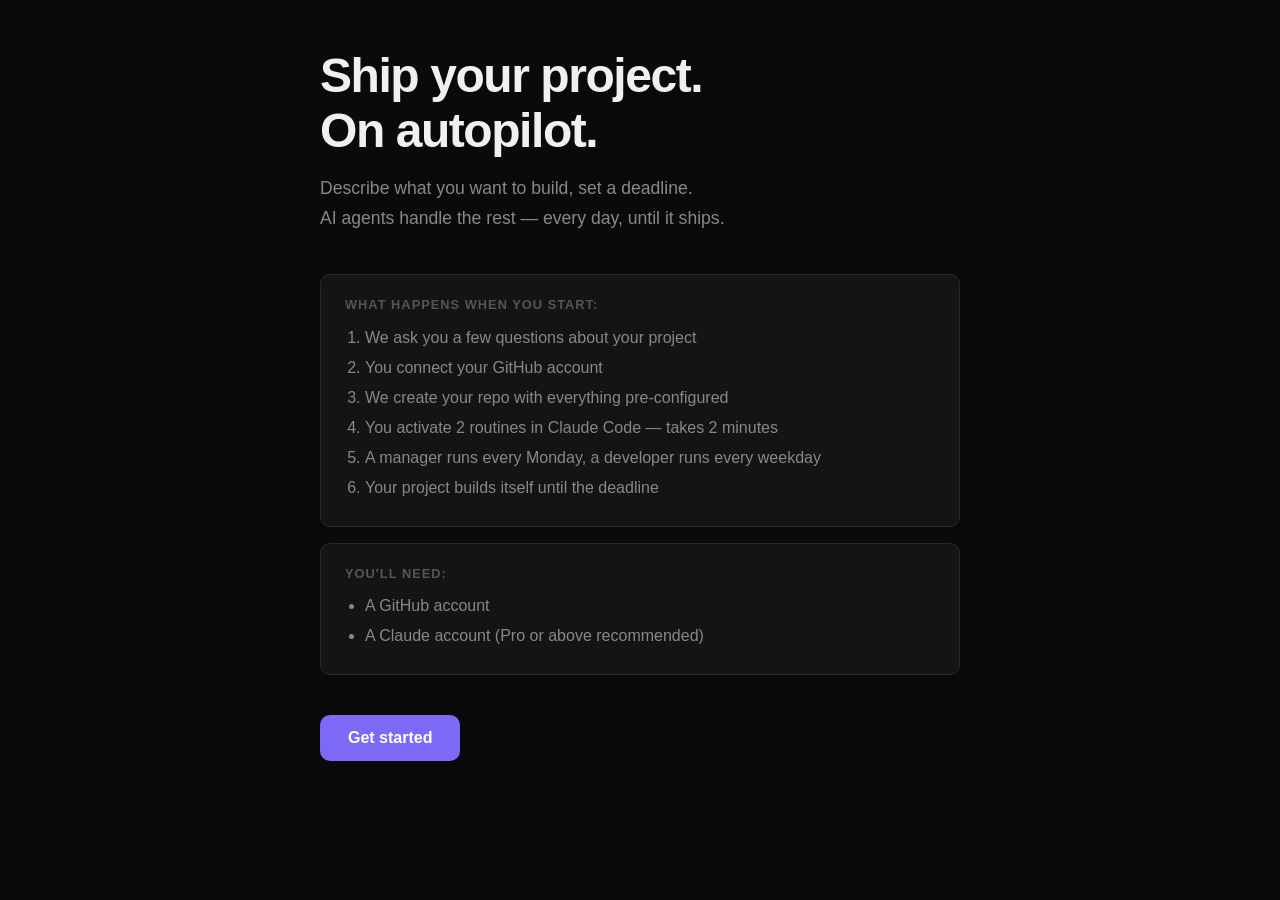
==== src/index.html @ 11cef5ae "feat: initial scaffolding — agents, memory, web app - 4 Claude Code agents (manager, coder, reviewer" ====
<!DOCTYPE html>
<html lang="en">
<head>
  <meta charset="UTF-8" />
  <meta name="viewport" content="width=device-width, initial-scale=1.0" />
  <title>Project Launcher</title>
  <link rel="stylesheet" href="styles/main.css" />
</head>
<body>

  <!-- Step 1: Landing -->
  <section id="step-landing" class="step active">
    <div class="container">
      <h1>Ship your project.<br>On autopilot.</h1>
      <p class="subtitle">Describe what you want to build, set a deadline.<br>AI agents handle the rest — every day, until it ships.</p>

      <div class="how-it-works">
        <p class="label">What happens when you start:</p>
        <ol>
          <li>We ask you a few questions about your project</li>
          <li>You connect your GitHub account</li>
          <li>We create your repo with everything pre-configured</li>
          <li>You activate 2 routines in Claude Code — takes 2 minutes</li>
          <li>A manager runs every Monday, a developer runs every weekday</li>
          <li>Your project builds itself until the deadline</li>
        </ol>
      </div>

      <div class="prerequisites">
        <p class="label">You'll need:</p>
        <ul>
          <li>A GitHub account</li>
          <li>A Claude account (Pro or above recommended)</li>
        </ul>
      </div>

      <button class="btn-primary" onclick="nextStep()">Get started</button>
    </div>
  </section>

  <!-- Step 2: Guided onboarding -->
  <section id="step-onboarding" class="step">
    <div class="container">
      <div class="progress-bar">
        <div class="progress-fill" id="onboarding-progress"></div>
      </div>

      <div id="question-container">
        <!-- Questions rendered by onboarding.js -->
      </div>

      <div class="voice-toggle">
        <button class="btn-icon" id="voice-btn" onclick="toggleVoice()" title="Answer by voice">
          <svg width="20" height="20" viewBox="0 0 24 24" fill="none" stroke="currentColor" stroke-width="2">
            <path d="M12 1a3 3 0 0 0-3 3v8a3 3 0 0 0 6 0V4a3 3 0 0 0-3-3z"/>
            <path d="M19 10v2a7 7 0 0 1-14 0v-2"/>
            <line x1="12" y1="19" x2="12" y2="23"/>
            <line x1="8" y1="23" x2="16" y2="23"/>
          </svg>
          <span id="voice-label">Answer by voice</span>
        </button>
      </div>
    </div>
  </section>

  <!-- Step 3: GitHub connection -->
  <section id="step-github" class="step">
    <div class="container">
      <h2>Connect GitHub</h2>
      <p>We'll create the project repo on your account. Your token stays in memory — we never store it.</p>

      <div class="token-instructions">
        <p>Create a Personal Access Token with <strong>repo</strong> scope:</p>
        <ol>
          <li>Go to GitHub → Settings → Developer settings → Personal access tokens</li>
          <li>Generate new token (classic)</li>
          <li>Select scope: <code>repo</code></li>
          <li>Copy and paste below</li>
        </ol>
        <a class="link-external" href="https://github.com/settings/tokens/new?scopes=repo&description=project-launcher" target="_blank" rel="noopener">
          Open GitHub token page →
        </a>
      </div>

      <div class="input-group">
        <label for="github-token">GitHub Personal Access Token</label>
        <input type="password" id="github-token" placeholder="ghp_..." autocomplete="off" />
        <button class="btn-secondary" onclick="verifyToken()">Verify</button>
      </div>

      <div id="github-status" class="status-message"></div>
    </div>
  </section>

  <!-- Step 4: Recap + customization -->
  <section id="step-recap" class="step">
    <div class="container">
      <h2>Review your project</h2>
      <p>Everything can be adjusted before we create the repo.</p>

      <div id="recap-content">
        <!-- Rendered by generator.js -->
      </div>

      <div class="customization">
        <h3>Agent models</h3>
        <div class="model-grid">
          <div class="model-row">
            <label>Manager (weekly strategist)</label>
            <select id="model-manager">
              <option value="claude-opus-4-6">claude-opus-4-6 (recommended)</option>
              <option value="claude-sonnet-4-6">claude-sonnet-4-6</option>
            </select>
          </div>
          <div class="model-row">
            <label>Coder (daily implementer)</label>
            <select id="model-coder">
              <option value="claude-sonnet-4-6">claude-sonnet-4-6 (recommended)</option>
              <option value="claude-opus-4-6">claude-opus-4-6</option>
              <option value="claude-haiku-4-5-20251001">claude-haiku-4-5 (fastest)</option>
            </select>
          </div>
          <div class="model-row">
            <label>Reviewer</label>
            <select id="model-reviewer">
              <option value="claude-sonnet-4-6">claude-sonnet-4-6 (recommended)</option>
              <option value="claude-opus-4-6">claude-opus-4-6</option>
            </select>
          </div>
        </div>
      </div>

      <div class="input-group">
        <label for="repo-name">Repository name</label>
        <input type="text" id="repo-name" placeholder="my-project" />
      </div>

      <div class="routine-limits">
        <p class="hint">Claude routine limits: 5/day (Free) · 10/day (Pro) · 25/day (Team/Enterprise)</p>
      </div>

      <button class="btn-primary" onclick="generateProject()">Create project</button>
    </div>
  </section>

  <!-- Step 5: Generation -->
  <section id="step-generating" class="step">
    <div class="container centered">
      <h2>Creating your project...</h2>

      <div class="progress-steps" id="generation-steps">
        <div class="gen-step" id="gen-1">
          <span class="gen-icon">○</span>
          <span>Creating GitHub repository</span>
        </div>
        <div class="gen-step" id="gen-2">
          <span class="gen-icon">○</span>
          <span>Setting up agent configurations</span>
        </div>
        <div class="gen-step" id="gen-3">
          <span class="gen-icon">○</span>
          <span>Initializing project memory</span>
        </div>
        <div class="gen-step" id="gen-4">
          <span class="gen-icon">○</span>
          <span>Generating roadmap & architecture</span>
        </div>
        <div class="gen-step" id="gen-5">
          <span class="gen-icon">○</span>
          <span>Pushing to GitHub</span>
        </div>
      </div>

      <div id="generation-error" class="error-message" style="display:none;"></div>
    </div>
  </section>

  <!-- Step 6: Routine setup -->
  <section id="step-routines" class="step">
    <div class="container">
      <h2>Activate your routines</h2>
      <p>Two routines, 2 minutes to set up. You only do this once.</p>

      <div class="routine-card">
        <div class="routine-header">
          <span class="routine-badge">1</span>
          <h3>Weekly Manager</h3>
          <span class="routine-schedule">Every Monday</span>
        </div>
        <div class="routine-config">
          <p>Go to <a href="https://claude.ai/settings/routines" target="_blank" rel="noopener">claude.ai/settings/routines</a> → New routine</p>
          <div class="config-block">
            <p><strong>Name:</strong> <code id="routine-1-name"></code></p>
            <p><strong>Schedule:</strong> Every Monday at 11:00 AM (your timezone)</p>
            <p><strong>Repository:</strong> <code id="routine-1-repo"></code></p>
            <p><strong>Instructions:</strong></p>
            <pre id="routine-1-instructions"></pre>
          </div>
        </div>
      </div>

      <div class="routine-card">
        <div class="routine-header">
          <span class="routine-badge">2</span>
          <h3>Daily Dev Loop</h3>
          <span class="routine-schedule">Weekdays</span>
        </div>
        <div class="routine-config">
          <p>Create a second routine in the same settings page</p>
          <div class="config-block">
            <p><strong>Name:</strong> <code id="routine-2-name"></code></p>
            <p><strong>Schedule:</strong> Weekdays at 12:00 PM (your timezone)</p>
            <p><strong>Repository:</strong> <code id="routine-2-repo"></code></p>
            <p><strong>Instructions:</strong></p>
            <pre id="routine-2-instructions"></pre>
          </div>
        </div>
      </div>

      <button class="btn-primary" onclick="nextStep()">My routines are active</button>
    </div>
  </section>

  <!-- Step 7: Done -->
  <section id="step-done" class="step">
    <div class="container centered">
      <div class="success-icon">✓</div>
      <h2>Your project is live.</h2>
      <p id="done-next-run"></p>

      <div class="done-links">
        <a id="done-repo-link" class="btn-secondary" href="#" target="_blank" rel="noopener">View repo on GitHub</a>
      </div>
    </div>
  </section>

  <script src="js/main.js"></script>
  <script src="js/onboarding.js"></script>
  <script src="js/github.js"></script>
  <script src="js/generator.js"></script>
</body>
</html>
---- src/styles/main.css ----
/* ========================================
   Project Launcher — Design System
   Clean, calm, confidence-inspiring
   ======================================== */

:root {
  --bg: #0a0a0a;
  --surface: #141414;
  --surface-hover: #1c1c1c;
  --border: #2a2a2a;
  --text-primary: #f0f0f0;
  --text-secondary: #888;
  --text-muted: #555;
  --accent: #7c6af7;
  --accent-hover: #9080ff;
  --success: #4ade80;
  --error: #f87171;
  --warning: #fbbf24;
  --radius: 10px;
  --radius-sm: 6px;
  --font: 'Inter', -apple-system, BlinkMacSystemFont, 'Segoe UI', sans-serif;
  --font-mono: 'JetBrains Mono', 'Fira Code', monospace;
  --max-width: 640px;
}

* {
  box-sizing: border-box;
  margin: 0;
  padding: 0;
}

html, body {
  height: 100%;
  background: var(--bg);
  color: var(--text-primary);
  font-family: var(--font);
  font-size: 16px;
  line-height: 1.6;
  -webkit-font-smoothing: antialiased;
}

/* ---- Layout ---- */

.step {
  display: none;
  min-height: 100vh;
  padding: 48px 24px 80px;
}

.step.active {
  display: block;
}

.container {
  max-width: var(--max-width);
  margin: 0 auto;
}

.container.centered {
  display: flex;
  flex-direction: column;
  align-items: center;
  text-align: center;
  padding-top: 20vh;
}

/* ---- Typography ---- */

h1 {
  font-size: clamp(2rem, 5vw, 3rem);
  font-weight: 700;
  line-height: 1.15;
  letter-spacing: -0.03em;
  margin-bottom: 16px;
}

h2 {
  font-size: 1.6rem;
  font-weight: 600;
  letter-spacing: -0.02em;
  margin-bottom: 12px;
}

h3 {
  font-size: 1.1rem;
  font-weight: 600;
  margin-bottom: 8px;
}

.subtitle {
  font-size: 1.1rem;
  color: var(--text-secondary);
  margin-bottom: 40px;
  line-height: 1.7;
}

.label {
  font-size: 0.8rem;
  font-weight: 600;
  text-transform: uppercase;
  letter-spacing: 0.08em;
  color: var(--text-muted);
  margin-bottom: 10px;
}

p {
  color: var(--text-secondary);
  margin-bottom: 16px;
}

a {
  color: var(--accent);
  text-decoration: none;
}

a:hover {
  color: var(--accent-hover);
  text-decoration: underline;
}

code {
  font-family: var(--font-mono);
  font-size: 0.85em;
  background: var(--surface);
  border: 1px solid var(--border);
  padding: 2px 6px;
  border-radius: var(--radius-sm);
  color: var(--text-primary);
}

pre {
  font-family: var(--font-mono);
  font-size: 0.8rem;
  background: var(--surface);
  border: 1px solid var(--border);
  border-radius: var(--radius);
  padding: 16px;
  overflow-x: auto;
  color: var(--text-primary);
  white-space: pre-wrap;
  line-height: 1.6;
  margin: 8px 0;
}

/* ---- Buttons ---- */

.btn-primary {
  display: inline-flex;
  align-items: center;
  justify-content: center;
  gap: 8px;
  background: var(--accent);
  color: #fff;
  font-size: 1rem;
  font-weight: 600;
  padding: 14px 28px;
  border: none;
  border-radius: var(--radius);
  cursor: pointer;
  transition: background 0.15s, transform 0.1s;
  margin-top: 24px;
}

.btn-primary:hover {
  background: var(--accent-hover);
}

.btn-primary:active {
  transform: scale(0.98);
}

.btn-secondary {
  display: inline-flex;
  align-items: center;
  gap: 8px;
  background: transparent;
  color: var(--text-primary);
  font-size: 0.9rem;
  font-weight: 500;
  padding: 10px 18px;
  border: 1px solid var(--border);
  border-radius: var(--radius);
  cursor: pointer;
  transition: border-color 0.15s, background 0.15s;
  text-decoration: none;
}

.btn-secondary:hover {
  border-color: var(--accent);
  background: var(--surface-hover);
  text-decoration: none;
}

.btn-icon {
  display: inline-flex;
  align-items: center;
  gap: 8px;
  background: none;
  border: 1px solid var(--border);
  color: var(--text-secondary);
  font-size: 0.85rem;
  padding: 8px 14px;
  border-radius: var(--radius);
  cursor: pointer;
  transition: border-color 0.15s, color 0.15s;
}

.btn-icon:hover {
  border-color: var(--accent);
  color: var(--text-primary);
}

.btn-icon.recording {
  border-color: var(--error);
  color: var(--error);
  animation: pulse 1.5s ease-in-out infinite;
}

@keyframes pulse {
  0%, 100% { opacity: 1; }
  50% { opacity: 0.6; }
}

/* ---- How it works / Prerequisites (landing) ---- */

.how-it-works,
.prerequisites {
  background: var(--surface);
  border: 1px solid var(--border);
  border-radius: var(--radius);
  padding: 20px 24px;
  margin-bottom: 16px;
}

.how-it-works ol,
.prerequisites ul {
  padding-left: 20px;
  color: var(--text-secondary);
}

.how-it-works li,
.prerequisites li {
  margin-bottom: 6px;
  line-height: 1.5;
}

/* ---- Progress bar (onboarding) ---- */

.progress-bar {
  height: 3px;
  background: var(--border);
  border-radius: 2px;
  margin-bottom: 48px;
  overflow: hidden;
}

.progress-fill {
  height: 100%;
  background: var(--accent);
  transition: width 0.4s ease;
}

/* ---- Question (onboarding) ---- */

.question-wrapper {
  animation: fadeIn 0.3s ease;
}

@keyframes fadeIn {
  from { opacity: 0; transform: translateY(8px); }
  to   { opacity: 1; transform: translateY(0); }
}

.question-label {
  font-size: 1.4rem;
  font-weight: 600;
  color: var(--text-primary);
  margin-bottom: 8px;
  line-height: 1.3;
}

.question-hint {
  font-size: 0.9rem;
  color: var(--text-muted);
  margin-bottom: 20px;
}

.question-input {
  width: 100%;
  background: var(--surface);
  border: 1px solid var(--border);
  border-radius: var(--radius);
  padding: 14px 16px;
  font-size: 1rem;
  color: var(--text-primary);
  font-family: var(--font);
  outline: none;
  transition: border-color 0.15s;
  resize: vertical;
  min-height: 56px;
}

.question-input:focus {
  border-color: var(--accent);
}

.question-input::placeholder {
  color: var(--text-muted);
}

.question-nav {
  display: flex;
  gap: 12px;
  margin-top: 16px;
}

.voice-toggle {
  margin-top: 24px;
}

/* ---- GitHub step ---- */

.token-instructions {
  background: var(--surface);
  border: 1px solid var(--border);
  border-radius: var(--radius);
  padding: 20px 24px;
  margin-bottom: 24px;
}

.token-instructions ol {
  padding-left: 20px;
  margin: 12px 0;
  color: var(--text-secondary);
}

.token-instructions li {
  margin-bottom: 6px;
}

.link-external {
  font-size: 0.9rem;
  font-weight: 500;
}

/* ---- Input group ---- */

.input-group {
  display: flex;
  flex-direction: column;
  gap: 8px;
  margin-bottom: 20px;
}

.input-group label {
  font-size: 0.85rem;
  font-weight: 500;
  color: var(--text-secondary);
}

.input-group input,
.input-group select {
  background: var(--surface);
  border: 1px solid var(--border);
  border-radius: var(--radius);
  padding: 12px 14px;
  font-size: 0.95rem;
  color: var(--text-primary);
  font-family: var(--font);
  outline: none;
  transition: border-color 0.15s;
  appearance: none;
}

.input-group input:focus,
.input-group select:focus {
  border-color: var(--accent);
}

.input-group .btn-secondary {
  align-self: flex-start;
}

/* ---- Status messages ---- */

.status-message {
  font-size: 0.9rem;
  padding: 10px 14px;
  border-radius: var(--radius-sm);
  margin-top: 8px;
  display: none;
}

.status-message.success {
  display: block;
  background: rgba(74, 222, 128, 0.08);
  border: 1px solid rgba(74, 222, 128, 0.2);
  color: var(--success);
}

.status-message.error {
  display: block;
  background: rgba(248, 113, 113, 0.08);
  border: 1px solid rgba(248, 113, 113, 0.2);
  color: var(--error);
}

.error-message {
  font-size: 0.9rem;
  color: var(--error);
  padding: 12px 16px;
  background: rgba(248, 113, 113, 0.08);
  border: 1px solid rgba(248, 113, 113, 0.2);
  border-radius: var(--radius-sm);
  margin-top: 16px;
}

.hint {
  font-size: 0.8rem;
  color: var(--text-muted);
  margin: 0;
}

/* ---- Recap ---- */

.recap-block {
  background: var(--surface);
  border: 1px solid var(--border);
  border-radius: var(--radius);
  padding: 20px 24px;
  margin-bottom: 16px;
}

.recap-block strong {
  font-size: 0.75rem;
  font-weight: 600;
  text-transform: uppercase;
  letter-spacing: 0.08em;
  color: var(--text-muted);
  display: block;
  margin-bottom: 4px;
}

.recap-block p {
  color: var(--text-primary);
  margin: 0;
  font-size: 0.95rem;
}

/* ---- Model customization ---- */

.customization {
  background: var(--surface);
  border: 1px solid var(--border);
  border-radius: var(--radius);
  padding: 20px 24px;
  margin-bottom: 20px;
}

.model-grid {
  display: flex;
  flex-direction: column;
  gap: 12px;
  margin-top: 12px;
}

.model-row {
  display: flex;
  align-items: center;
  justify-content: space-between;
  gap: 16px;
}

.model-row label {
  font-size: 0.9rem;
  color: var(--text-secondary);
  flex: 1;
}

.model-row select {
  flex: 1.2;
  background: var(--bg);
  border: 1px solid var(--border);
  border-radius: var(--radius-sm);
  padding: 8px 12px;
  font-size: 0.85rem;
  color: var(--text-primary);
  font-family: var(--font);
  outline: none;
  cursor: pointer;
  appearance: none;
  transition: border-color 0.15s;
}

.model-row select:focus {
  border-color: var(--accent);
}

.routine-limits {
  margin-bottom: 4px;
}

/* ---- Generation steps ---- */

.progress-steps {
  display: flex;
  flex-direction: column;
  gap: 12px;
  margin-top: 32px;
  width: 100%;
  max-width: 360px;
  text-align: left;
}

.gen-step {
  display: flex;
  align-items: center;
  gap: 12px;
  font-size: 0.95rem;
  color: var(--text-muted);
  transition: color 0.2s;
}

.gen-step.active {
  color: var(--accent);
}

.gen-step.done {
  color: var(--success);
}

.gen-icon {
  font-size: 1rem;
  width: 20px;
  text-align: center;
  flex-shrink: 0;
}

/* ---- Routine cards ---- */

.routine-card {
  background: var(--surface);
  border: 1px solid var(--border);
  border-radius: var(--radius);
  padding: 20px 24px;
  margin-bottom: 20px;
}

.routine-header {
  display: flex;
  align-items: center;
  gap: 12px;
  margin-bottom: 16px;
}

.routine-badge {
  display: inline-flex;
  align-items: center;
  justify-content: center;
  width: 28px;
  height: 28px;
  background: var(--accent);
  color: #fff;
  font-size: 0.8rem;
  font-weight: 700;
  border-radius: 50%;
  flex-shrink: 0;
}

.routine-schedule {
  font-size: 0.8rem;
  font-weight: 500;
  color: var(--text-muted);
  background: var(--bg);
  border: 1px solid var(--border);
  padding: 3px 10px;
  border-radius: 20px;
  margin-left: auto;
}

.routine-card h3 {
  margin: 0;
}

.config-block {
  background: var(--bg);
  border: 1px solid var(--border);
  border-radius: var(--radius-sm);
  padding: 16px;
  margin-top: 12px;
  font-size: 0.9rem;
}

.config-block p {
  margin-bottom: 8px;
  color: var(--text-secondary);
}

.config-block p:last-child {
  margin-bottom: 0;
}

/* ---- Done screen ---- */

.success-icon {
  width: 64px;
  height: 64px;
  background: rgba(74, 222, 128, 0.1);
  border: 1px solid rgba(74, 222, 128, 0.3);
  border-radius: 50%;
  display: flex;
  align-items: center;
  justify-content: center;
  font-size: 1.8rem;
  color: var(--success);
  margin-bottom: 24px;
}

.done-links {
  display: flex;
  gap: 12px;
  margin-top: 24px;
  flex-wrap: wrap;
  justify-content: center;
}

/* ---- Responsive ---- */

@media (max-width: 480px) {
  .step {
    padding: 32px 16px 64px;
  }

  .model-row {
    flex-direction: column;
    align-items: flex-start;
  }

  .model-row select {
    width: 100%;
  }
}
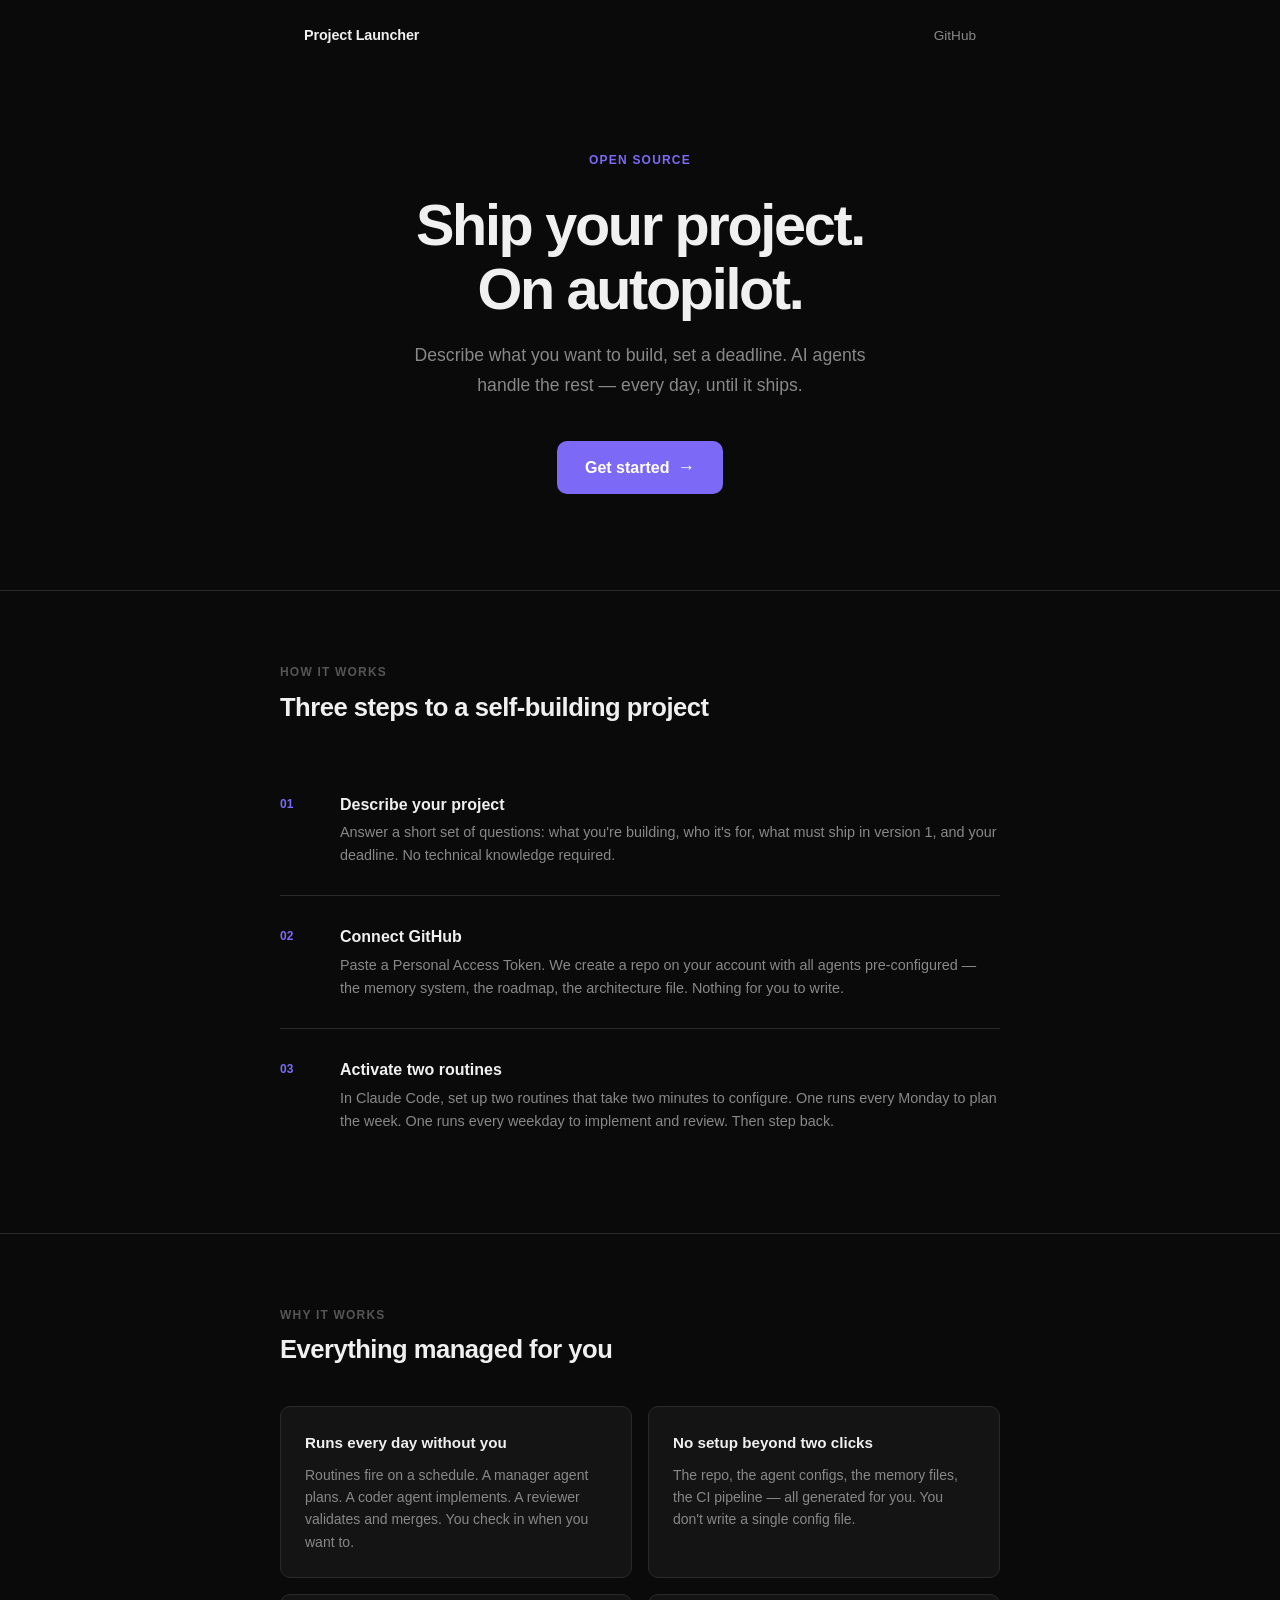
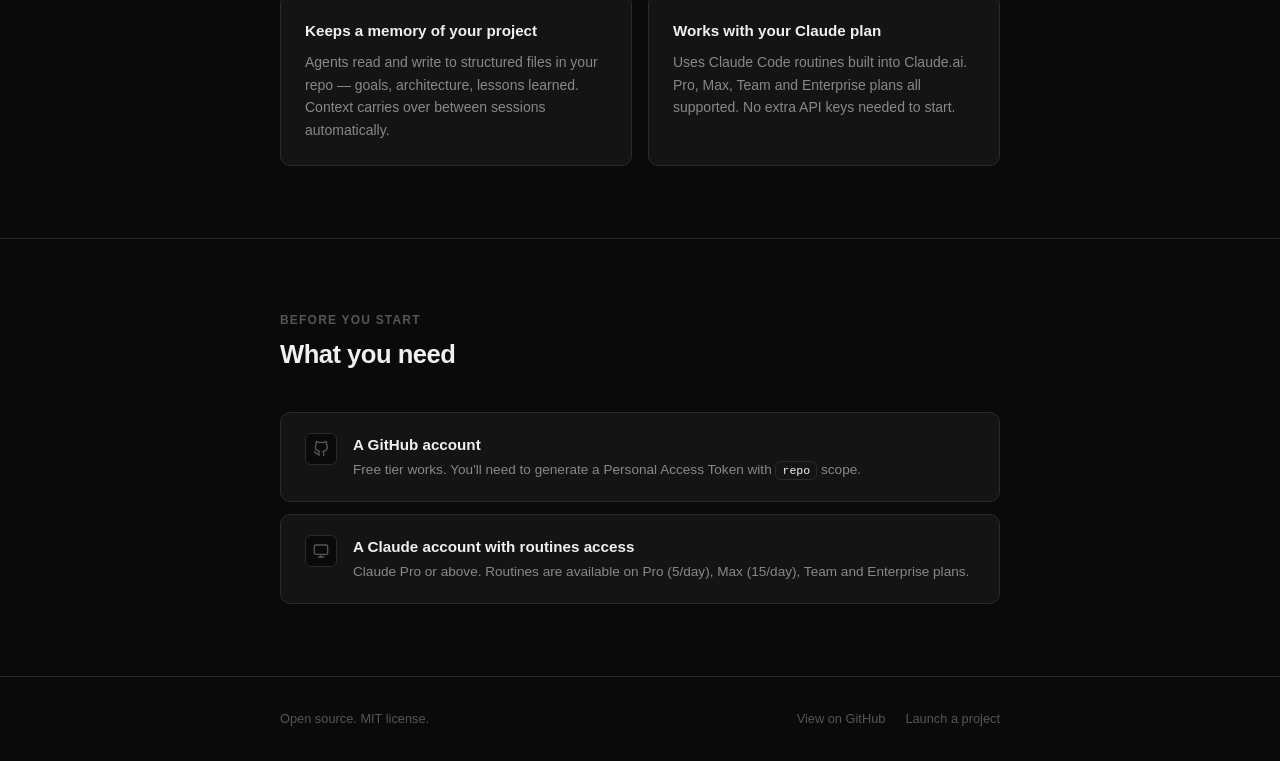
==== commit e5f47a6d: "feat: add landing page and split wizard into app.html Replace src/index.html with a dedicated market" ====
--- a/src/index.html
+++ b/src/index.html
@@ -3,240 +3,475 @@
 <head>
   <meta charset="UTF-8" />
   <meta name="viewport" content="width=device-width, initial-scale=1.0" />
-  <title>Project Launcher</title>
+  <title>Project Launcher — Ship your project on autopilot</title>
+  <meta name="description" content="Describe what you want to build, set a deadline. AI agents handle the rest — every day, until it ships." />
   <link rel="stylesheet" href="styles/main.css" />
+  <style>
+    /* ---- Landing page layout (overrides wizard-specific rules) ---- */
+
+    body {
+      overflow-x: hidden;
+    }
+
+    .landing {
+      min-height: 100vh;
+      display: flex;
+      flex-direction: column;
+    }
+
+    /* ---- Nav ---- */
+
+    .nav {
+      display: flex;
+      align-items: center;
+      justify-content: space-between;
+      max-width: 720px;
+      margin: 0 auto;
+      padding: 24px 24px;
+      width: 100%;
+    }
+
+    .nav-logo {
+      font-size: 0.9rem;
+      font-weight: 600;
+      color: var(--text-primary);
+      letter-spacing: -0.01em;
+    }
+
+    .nav-link {
+      font-size: 0.85rem;
+      color: var(--text-secondary);
+      text-decoration: none;
+      transition: color 0.15s;
+    }
+
+    .nav-link:hover {
+      color: var(--text-primary);
+      text-decoration: none;
+    }
+
+    /* ---- Hero ---- */
+
+    .hero {
+      flex: 1;
+      display: flex;
+      flex-direction: column;
+      align-items: center;
+      justify-content: center;
+      text-align: center;
+      padding: 80px 24px 96px;
+    }
+
+    .hero-eyebrow {
+      display: inline-block;
+      font-size: 0.75rem;
+      font-weight: 600;
+      text-transform: uppercase;
+      letter-spacing: 0.1em;
+      color: var(--accent);
+      margin-bottom: 24px;
+    }
+
+    .hero h1 {
+      font-size: clamp(2.4rem, 6vw, 3.6rem);
+      font-weight: 700;
+      line-height: 1.1;
+      letter-spacing: -0.04em;
+      color: var(--text-primary);
+      max-width: 600px;
+      margin-bottom: 20px;
+    }
+
+    .hero-sub {
+      font-size: 1.1rem;
+      color: var(--text-secondary);
+      max-width: 480px;
+      line-height: 1.7;
+      margin-bottom: 40px;
+    }
+
+    .hero-cta {
+      display: inline-flex;
+      align-items: center;
+      gap: 8px;
+      background: var(--accent);
+      color: #fff;
+      font-size: 1rem;
+      font-weight: 600;
+      padding: 14px 28px;
+      border-radius: var(--radius);
+      text-decoration: none;
+      transition: background 0.15s, transform 0.1s;
+    }
+
+    .hero-cta:hover {
+      background: var(--accent-hover);
+      text-decoration: none;
+      color: #fff;
+    }
+
+    .hero-cta:active {
+      transform: scale(0.98);
+    }
+
+    .hero-cta-arrow {
+      font-size: 1.1rem;
+      line-height: 1;
+    }
+
+    /* ---- Sections ---- */
+
+    .section {
+      padding: 72px 24px;
+      border-top: 1px solid var(--border);
+    }
+
+    .section-inner {
+      max-width: 720px;
+      margin: 0 auto;
+    }
+
+    .section-label {
+      font-size: 0.75rem;
+      font-weight: 600;
+      text-transform: uppercase;
+      letter-spacing: 0.1em;
+      color: var(--text-muted);
+      margin-bottom: 8px;
+    }
+
+    .section-title {
+      font-size: 1.6rem;
+      font-weight: 600;
+      letter-spacing: -0.02em;
+      color: var(--text-primary);
+      margin-bottom: 40px;
+      line-height: 1.3;
+    }
+
+    /* ---- Steps (How it works) ---- */
+
+    .steps-list {
+      display: flex;
+      flex-direction: column;
+      gap: 0;
+    }
+
+    .step-item {
+      display: grid;
+      grid-template-columns: 40px 1fr;
+      gap: 20px;
+      padding: 28px 0;
+      border-bottom: 1px solid var(--border);
+    }
+
+    .step-item:last-child {
+      border-bottom: none;
+    }
+
+    .step-num {
+      font-size: 0.75rem;
+      font-weight: 700;
+      color: var(--accent);
+      font-variant-numeric: tabular-nums;
+      padding-top: 3px;
+    }
+
+    .step-content h3 {
+      font-size: 1rem;
+      font-weight: 600;
+      color: var(--text-primary);
+      margin-bottom: 4px;
+    }
+
+    .step-content p {
+      font-size: 0.9rem;
+      color: var(--text-secondary);
+      margin: 0;
+      line-height: 1.6;
+    }
+
+    /* ---- Features ---- */
+
+    .features-grid {
+      display: grid;
+      grid-template-columns: 1fr 1fr;
+      gap: 16px;
+    }
+
+    .feature-card {
+      background: var(--surface);
+      border: 1px solid var(--border);
+      border-radius: var(--radius);
+      padding: 24px;
+    }
+
+    .feature-card h3 {
+      font-size: 0.95rem;
+      font-weight: 600;
+      color: var(--text-primary);
+      margin-bottom: 8px;
+    }
+
+    .feature-card p {
+      font-size: 0.875rem;
+      color: var(--text-secondary);
+      margin: 0;
+      line-height: 1.6;
+    }
+
+    /* ---- Prerequisites ---- */
+
+    .prereq-list {
+      display: flex;
+      flex-direction: column;
+      gap: 12px;
+    }
+
+    .prereq-item {
+      display: flex;
+      align-items: flex-start;
+      gap: 16px;
+      background: var(--surface);
+      border: 1px solid var(--border);
+      border-radius: var(--radius);
+      padding: 20px 24px;
+    }
+
+    .prereq-icon {
+      width: 32px;
+      height: 32px;
+      background: var(--bg);
+      border: 1px solid var(--border);
+      border-radius: var(--radius-sm);
+      display: flex;
+      align-items: center;
+      justify-content: center;
+      flex-shrink: 0;
+    }
+
+    .prereq-icon svg {
+      width: 16px;
+      height: 16px;
+      stroke: var(--text-muted);
+    }
+
+    .prereq-text h3 {
+      font-size: 0.95rem;
+      font-weight: 600;
+      color: var(--text-primary);
+      margin-bottom: 2px;
+    }
+
+    .prereq-text p {
+      font-size: 0.85rem;
+      color: var(--text-secondary);
+      margin: 0;
+    }
+
+    /* ---- Footer ---- */
+
+    .footer {
+      border-top: 1px solid var(--border);
+      padding: 32px 24px;
+    }
+
+    .footer-inner {
+      max-width: 720px;
+      margin: 0 auto;
+      display: flex;
+      align-items: center;
+      justify-content: space-between;
+      gap: 16px;
+    }
+
+    .footer-note {
+      font-size: 0.8rem;
+      color: var(--text-muted);
+      margin: 0;
+    }
+
+    .footer-links {
+      display: flex;
+      align-items: center;
+      gap: 20px;
+    }
+
+    .footer-link {
+      font-size: 0.8rem;
+      color: var(--text-muted);
+      text-decoration: none;
+      transition: color 0.15s;
+    }
+
+    .footer-link:hover {
+      color: var(--text-primary);
+      text-decoration: none;
+    }
+
+    /* ---- Responsive ---- */
+
+    @media (max-width: 600px) {
+      .hero {
+        padding: 64px 24px 72px;
+      }
+
+      .features-grid {
+        grid-template-columns: 1fr;
+      }
+
+      .footer-inner {
+        flex-direction: column;
+        align-items: flex-start;
+        gap: 12px;
+      }
+
+      .section {
+        padding: 56px 24px;
+      }
+    }
+
+    @media (prefers-reduced-motion: reduce) {
+      * {
+        transition: none !important;
+        animation: none !important;
+      }
+    }
+  </style>
 </head>
 <body>
 
-  <!-- Step 1: Landing -->
-  <section id="step-landing" class="step active">
-    <div class="container">
-      <h1>Ship your project.<br>On autopilot.</h1>
-      <p class="subtitle">Describe what you want to build, set a deadline.<br>AI agents handle the rest — every day, until it ships.</p>
-
-      <div class="how-it-works">
-        <p class="label">What happens when you start:</p>
-        <ol>
-          <li>We ask you a few questions about your project</li>
-          <li>You connect your GitHub account</li>
-          <li>We create your repo with everything pre-configured</li>
-          <li>You activate 2 routines in Claude Code — takes 2 minutes</li>
-          <li>A manager runs every Monday, a developer runs every weekday</li>
-          <li>Your project builds itself until the deadline</li>
-        </ol>
-      </div>
-
-      <div class="prerequisites">
-        <p class="label">You'll need:</p>
-        <ul>
-          <li>A GitHub account</li>
-          <li>A Claude account (Pro or above recommended)</li>
-        </ul>
-      </div>
-
-      <button class="btn-primary" onclick="nextStep()">Get started</button>
-    </div>
+<div class="landing">
+
+  <!-- Nav -->
+  <nav class="nav">
+    <span class="nav-logo">Project Launcher</span>
+    <a class="nav-link" href="https://github.com/wensia/project-launcher" target="_blank" rel="noopener">GitHub</a>
+  </nav>
+
+  <!-- Hero -->
+  <section class="hero">
+    <span class="hero-eyebrow">Open source</span>
+    <h1>Ship your project.<br>On autopilot.</h1>
+    <p class="hero-sub">Describe what you want to build, set a deadline. AI agents handle the rest — every day, until it ships.</p>
+    <a class="hero-cta" href="app.html">
+      Get started
+      <span class="hero-cta-arrow">&#8594;</span>
+    </a>
   </section>
 
-  <!-- Step 2: Guided onboarding -->
-  <section id="step-onboarding" class="step">
-    <div class="container">
-      <div class="progress-bar">
-        <div class="progress-fill" id="onboarding-progress"></div>
-      </div>
-
-      <div id="question-container">
-        <!-- Questions rendered by onboarding.js -->
-      </div>
-
-      <div class="voice-toggle">
-        <button class="btn-icon" id="voice-btn" onclick="toggleVoice()" title="Answer by voice">
-          <svg width="20" height="20" viewBox="0 0 24 24" fill="none" stroke="currentColor" stroke-width="2">
-            <path d="M12 1a3 3 0 0 0-3 3v8a3 3 0 0 0 6 0V4a3 3 0 0 0-3-3z"/>
-            <path d="M19 10v2a7 7 0 0 1-14 0v-2"/>
-            <line x1="12" y1="19" x2="12" y2="23"/>
-            <line x1="8" y1="23" x2="16" y2="23"/>
-          </svg>
-          <span id="voice-label">Answer by voice</span>
-        </button>
+  <!-- How it works -->
+  <section class="section">
+    <div class="section-inner">
+      <p class="section-label">How it works</p>
+      <h2 class="section-title">Three steps to a self-building project</h2>
+
+      <div class="steps-list">
+        <div class="step-item">
+          <span class="step-num">01</span>
+          <div class="step-content">
+            <h3>Describe your project</h3>
+            <p>Answer a short set of questions: what you're building, who it's for, what must ship in version 1, and your deadline. No technical knowledge required.</p>
+          </div>
+        </div>
+
+        <div class="step-item">
+          <span class="step-num">02</span>
+          <div class="step-content">
+            <h3>Connect GitHub</h3>
+            <p>Paste a Personal Access Token. We create a repo on your account with all agents pre-configured — the memory system, the roadmap, the architecture file. Nothing for you to write.</p>
+          </div>
+        </div>
+
+        <div class="step-item">
+          <span class="step-num">03</span>
+          <div class="step-content">
+            <h3>Activate two routines</h3>
+            <p>In Claude Code, set up two routines that take two minutes to configure. One runs every Monday to plan the week. One runs every weekday to implement and review. Then step back.</p>
+          </div>
+        </div>
       </div>
     </div>
   </section>
 
-  <!-- Step 3: GitHub connection -->
-  <section id="step-github" class="step">
-    <div class="container">
-      <h2>Connect GitHub</h2>
-      <p>We'll create the project repo on your account. Your token stays in memory — we never store it.</p>
-
-      <div class="token-instructions">
-        <p>Create a Personal Access Token with <strong>repo</strong> scope:</p>
-        <ol>
-          <li>Go to GitHub → Settings → Developer settings → Personal access tokens</li>
-          <li>Generate new token (classic)</li>
-          <li>Select scope: <code>repo</code></li>
-          <li>Copy and paste below</li>
-        </ol>
-        <a class="link-external" href="https://github.com/settings/tokens/new?scopes=repo&description=project-launcher" target="_blank" rel="noopener">
-          Open GitHub token page →
-        </a>
-      </div>
-
-      <div class="input-group">
-        <label for="github-token">GitHub Personal Access Token</label>
-        <input type="password" id="github-token" placeholder="ghp_..." autocomplete="off" />
-        <button class="btn-secondary" onclick="verifyToken()">Verify</button>
-      </div>
-
-      <div id="github-status" class="status-message"></div>
-    </div>
-  </section>
-
-  <!-- Step 4: Recap + customization -->
-  <section id="step-recap" class="step">
-    <div class="container">
-      <h2>Review your project</h2>
-      <p>Everything can be adjusted before we create the repo.</p>
-
-      <div id="recap-content">
-        <!-- Rendered by generator.js -->
-      </div>
-
-      <div class="customization">
-        <h3>Agent models</h3>
-        <div class="model-grid">
-          <div class="model-row">
-            <label>Manager (weekly strategist)</label>
-            <select id="model-manager">
-              <option value="claude-opus-4-6">claude-opus-4-6 (recommended)</option>
-              <option value="claude-sonnet-4-6">claude-sonnet-4-6</option>
-            </select>
-          </div>
-          <div class="model-row">
-            <label>Coder (daily implementer)</label>
-            <select id="model-coder">
-              <option value="claude-sonnet-4-6">claude-sonnet-4-6 (recommended)</option>
-              <option value="claude-opus-4-6">claude-opus-4-6</option>
-              <option value="claude-haiku-4-5-20251001">claude-haiku-4-5 (fastest)</option>
-            </select>
-          </div>
-          <div class="model-row">
-            <label>Reviewer</label>
-            <select id="model-reviewer">
-              <option value="claude-sonnet-4-6">claude-sonnet-4-6 (recommended)</option>
-              <option value="claude-opus-4-6">claude-opus-4-6</option>
-            </select>
-          </div>
-        </div>
-      </div>
-
-      <div class="input-group">
-        <label for="repo-name">Repository name</label>
-        <input type="text" id="repo-name" placeholder="my-project" />
-      </div>
-
-      <div class="routine-limits">
-        <p class="hint">Claude routine limits: 5/day (Free) · 10/day (Pro) · 25/day (Team/Enterprise)</p>
-      </div>
-
-      <button class="btn-primary" onclick="generateProject()">Create project</button>
-    </div>
-  </section>
-
-  <!-- Step 5: Generation -->
-  <section id="step-generating" class="step">
-    <div class="container centered">
-      <h2>Creating your project...</h2>
-
-      <div class="progress-steps" id="generation-steps">
-        <div class="gen-step" id="gen-1">
-          <span class="gen-icon">○</span>
-          <span>Creating GitHub repository</span>
-        </div>
-        <div class="gen-step" id="gen-2">
-          <span class="gen-icon">○</span>
-          <span>Setting up agent configurations</span>
-        </div>
-        <div class="gen-step" id="gen-3">
-          <span class="gen-icon">○</span>
-          <span>Initializing project memory</span>
-        </div>
-        <div class="gen-step" id="gen-4">
-          <span class="gen-icon">○</span>
-          <span>Generating roadmap & architecture</span>
-        </div>
-        <div class="gen-step" id="gen-5">
-          <span class="gen-icon">○</span>
-          <span>Pushing to GitHub</span>
-        </div>
-      </div>
-
-      <div id="generation-error" class="error-message" style="display:none;"></div>
-    </div>
-  </section>
-
-  <!-- Step 6: Routine setup -->
-  <section id="step-routines" class="step">
-    <div class="container">
-      <h2>Activate your routines</h2>
-      <p>Two routines, 2 minutes to set up. You only do this once.</p>
-
-      <div class="routine-card">
-        <div class="routine-header">
-          <span class="routine-badge">1</span>
-          <h3>Weekly Manager</h3>
-          <span class="routine-schedule">Every Monday</span>
-        </div>
-        <div class="routine-config">
-          <p>Go to <a href="https://claude.ai/settings/routines" target="_blank" rel="noopener">claude.ai/settings/routines</a> → New routine</p>
-          <div class="config-block">
-            <p><strong>Name:</strong> <code id="routine-1-name"></code></p>
-            <p><strong>Schedule:</strong> Every Monday at 11:00 AM (your timezone)</p>
-            <p><strong>Repository:</strong> <code id="routine-1-repo"></code></p>
-            <p><strong>Instructions:</strong></p>
-            <pre id="routine-1-instructions"></pre>
-          </div>
-        </div>
-      </div>
-
-      <div class="routine-card">
-        <div class="routine-header">
-          <span class="routine-badge">2</span>
-          <h3>Daily Dev Loop</h3>
-          <span class="routine-schedule">Weekdays</span>
-        </div>
-        <div class="routine-config">
-          <p>Create a second routine in the same settings page</p>
-          <div class="config-block">
-            <p><strong>Name:</strong> <code id="routine-2-name"></code></p>
-            <p><strong>Schedule:</strong> Weekdays at 12:00 PM (your timezone)</p>
-            <p><strong>Repository:</strong> <code id="routine-2-repo"></code></p>
-            <p><strong>Instructions:</strong></p>
-            <pre id="routine-2-instructions"></pre>
-          </div>
-        </div>
-      </div>
-
-      <button class="btn-primary" onclick="nextStep()">My routines are active</button>
-    </div>
-  </section>
-
-  <!-- Step 7: Done -->
-  <section id="step-done" class="step">
-    <div class="container centered">
-      <div class="success-icon">✓</div>
-      <h2>Your project is live.</h2>
-      <p id="done-next-run"></p>
-
-      <div class="done-links">
-        <a id="done-repo-link" class="btn-secondary" href="#" target="_blank" rel="noopener">View repo on GitHub</a>
+  <!-- Features -->
+  <section class="section">
+    <div class="section-inner">
+      <p class="section-label">Why it works</p>
+      <h2 class="section-title">Everything managed for you</h2>
+
+      <div class="features-grid">
+        <div class="feature-card">
+          <h3>Runs every day without you</h3>
+          <p>Routines fire on a schedule. A manager agent plans. A coder agent implements. A reviewer validates and merges. You check in when you want to.</p>
+        </div>
+
+        <div class="feature-card">
+          <h3>No setup beyond two clicks</h3>
+          <p>The repo, the agent configs, the memory files, the CI pipeline — all generated for you. You don't write a single config file.</p>
+        </div>
+
+        <div class="feature-card">
+          <h3>Keeps a memory of your project</h3>
+          <p>Agents read and write to structured files in your repo — goals, architecture, lessons learned. Context carries over between sessions automatically.</p>
+        </div>
+
+        <div class="feature-card">
+          <h3>Works with your Claude plan</h3>
+          <p>Uses Claude Code routines built into Claude.ai. Pro, Max, Team and Enterprise plans all supported. No extra API keys needed to start.</p>
+        </div>
       </div>
     </div>
   </section>
 
-  <script src="js/main.js"></script>
-  <script src="js/onboarding.js"></script>
-  <script src="js/github.js"></script>
-  <script src="js/generator.js"></script>
+  <!-- Prerequisites -->
+  <section class="section">
+    <div class="section-inner">
+      <p class="section-label">Before you start</p>
+      <h2 class="section-title">What you need</h2>
+
+      <div class="prereq-list">
+        <div class="prereq-item">
+          <div class="prereq-icon">
+            <svg viewBox="0 0 24 24" fill="none" stroke="currentColor" stroke-width="2" stroke-linecap="round" stroke-linejoin="round">
+              <path d="M9 19c-5 1.5-5-2.5-7-3m14 6v-3.87a3.37 3.37 0 0 0-.94-2.61c3.14-.35 6.44-1.54 6.44-7A5.44 5.44 0 0 0 20 4.77 5.07 5.07 0 0 0 19.91 1S18.73.65 16 2.48a13.38 13.38 0 0 0-7 0C6.27.65 5.09 1 5.09 1A5.07 5.07 0 0 0 5 4.77a5.44 5.44 0 0 0-1.5 3.78c0 5.42 3.3 6.61 6.44 7A3.37 3.37 0 0 0 9 18.13V22"/>
+            </svg>
+          </div>
+          <div class="prereq-text">
+            <h3>A GitHub account</h3>
+            <p>Free tier works. You'll need to generate a Personal Access Token with <code>repo</code> scope.</p>
+          </div>
+        </div>
+
+        <div class="prereq-item">
+          <div class="prereq-icon">
+            <svg viewBox="0 0 24 24" fill="none" stroke="currentColor" stroke-width="2" stroke-linecap="round" stroke-linejoin="round">
+              <rect x="2" y="3" width="20" height="14" rx="2" ry="2"/>
+              <line x1="8" y1="21" x2="16" y2="21"/>
+              <line x1="12" y1="17" x2="12" y2="21"/>
+            </svg>
+          </div>
+          <div class="prereq-text">
+            <h3>A Claude account with routines access</h3>
+            <p>Claude Pro or above. Routines are available on Pro (5/day), Max (15/day), Team and Enterprise plans.</p>
+          </div>
+        </div>
+      </div>
+    </div>
+  </section>
+
+  <!-- Footer -->
+  <footer class="footer">
+    <div class="footer-inner">
+      <p class="footer-note">Open source. MIT license.</p>
+      <div class="footer-links">
+        <a class="footer-link" href="https://github.com/wensia/project-launcher" target="_blank" rel="noopener">View on GitHub</a>
+        <a class="footer-link" href="app.html">Launch a project</a>
+      </div>
+    </div>
+  </footer>
+
+</div>
+
 </body>
 </html>
--- a/src/styles/main.css
+++ b/src/styles/main.css
@@ -500,6 +500,41 @@
   margin-bottom: 4px;
 }
 
+.info-btn {
+  display: inline-flex;
+  align-items: center;
+  justify-content: center;
+  width: 16px;
+  height: 16px;
+  border-radius: 50%;
+  background: var(--border);
+  color: var(--text-muted);
+  font-size: 0.7rem;
+  font-weight: 700;
+  border: none;
+  cursor: pointer;
+  margin-left: 6px;
+  vertical-align: middle;
+  line-height: 1;
+  transition: background 0.15s, color 0.15s;
+}
+
+.info-btn:hover {
+  background: var(--accent);
+  color: #fff;
+}
+
+.info-panel {
+  background: var(--surface);
+  border: 1px solid var(--border);
+  border-radius: var(--radius-sm);
+  padding: 12px 14px;
+  font-size: 0.82rem;
+  color: var(--text-secondary);
+  line-height: 1.6;
+  margin-top: 8px;
+}
+
 /* ---- Generation steps ---- */
 
 .progress-steps {
